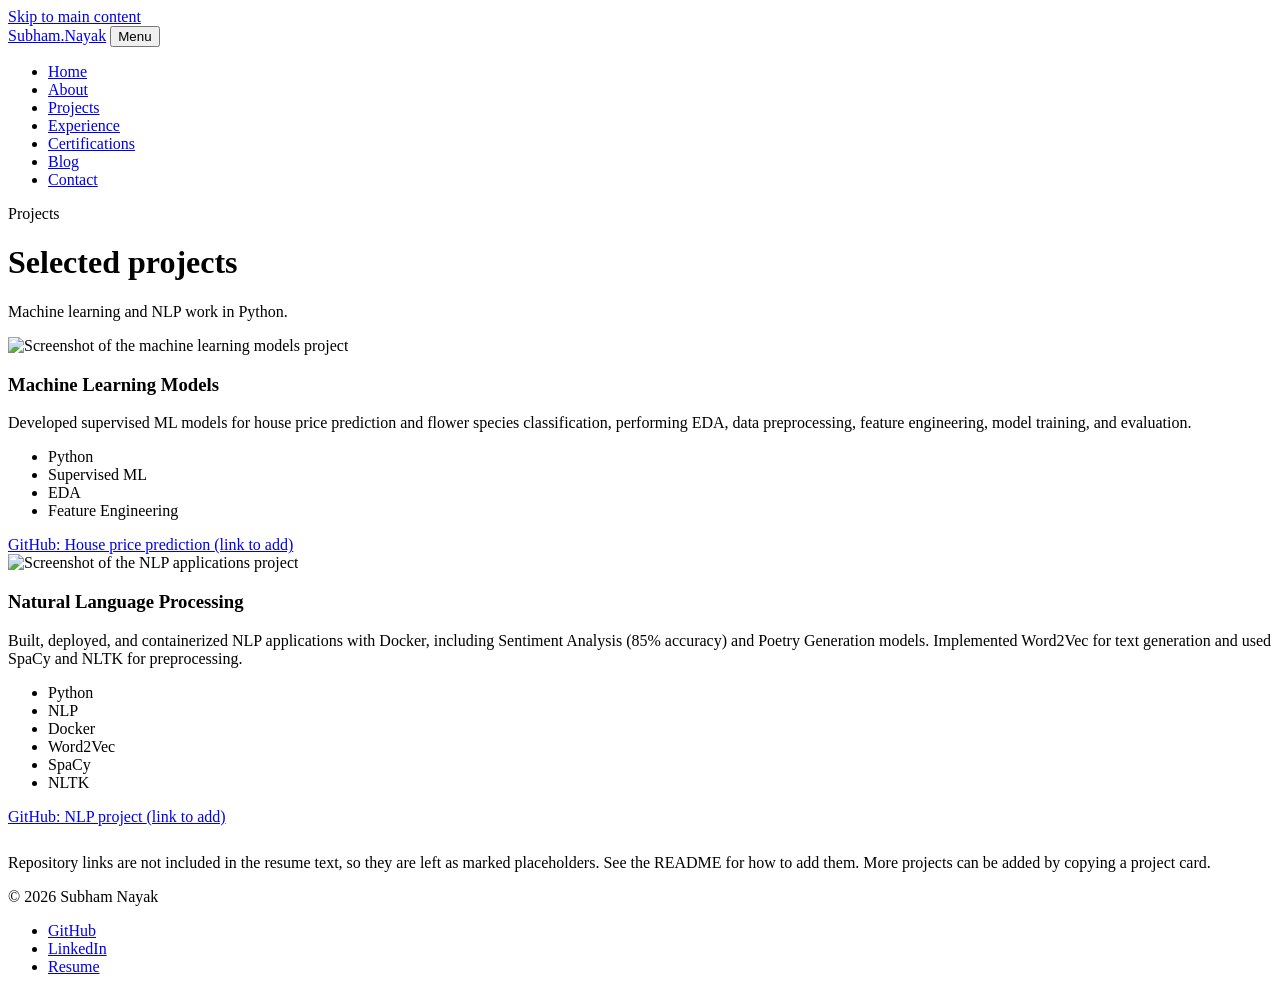
==== projects.html @ f4e37d69 "Add files via upload" ====
<!DOCTYPE html>
<html lang="en">
<head>
  <meta charset="utf-8">
  <meta name="viewport" content="width=device-width, initial-scale=1">
  <title>Projects — Subham Nayak</title>
  <meta name="description" content="Machine learning and NLP projects by Subham Nayak.">
  <link rel="preconnect" href="https://fonts.googleapis.com">
  <link rel="preconnect" href="https://fonts.gstatic.com" crossorigin>
  <link rel="stylesheet" href="https://fonts.googleapis.com/css2?family=Bricolage+Grotesque:opsz,wght@12..96,500..800&family=JetBrains+Mono:wght@400;500&family=Manrope:wght@400..800&display=swap">
  <link rel="stylesheet" href="css/styles.css">
  <script>document.documentElement.classList.add("js");</script>
</head>
<body>
  <a class="skip-link" href="#main">Skip to main content</a>

  <header class="site-header">
    <div class="container nav">
      <a class="brand" href="index.html">Subham<span>.</span>Nayak</a>
      <button class="nav-toggle" aria-expanded="false" aria-controls="nav-links">Menu</button>
      <nav aria-label="Main">
        <ul class="nav-links" id="nav-links">
          <li><a href="index.html">Home</a></li>
          <li><a href="about.html">About</a></li>
          <li><a href="projects.html" aria-current="page">Projects</a></li>
          <li><a href="experience.html">Experience</a></li>
          <li><a href="certifications.html">Certifications</a></li>
          <li><a href="blog.html">Blog</a></li>
          <li><a href="contact.html">Contact</a></li>
        </ul>
      </nav>
    </div>
  </header>

  <main id="main">
    <div class="page-head">
      <div class="container">
        <span class="eyebrow">Projects</span>
        <h1>Selected projects</h1>
        <p>Machine learning and NLP work in Python.</p>
      </div>
    </div>

    <section>
      <div class="container grid grid-2">

        <!-- ===== PROJECT CARD 1 (copy this whole <article> to add a project) ===== -->
        <article class="card reveal">
          <div class="shot">
            <!-- Add a screenshot at assets/projects/ml-models.png (or change the file name below) -->
            <img src="assets/projects/ml-models.png" alt="Screenshot of the machine learning models project" data-fallback="shot" data-file="assets/projects/ml-models.png">
          </div>
          <h3>Machine Learning Models</h3>
          <p>Developed supervised ML models for house price prediction and flower species classification, performing EDA, data preprocessing, feature engineering, model training, and evaluation.</p>
          <ul class="chips" aria-label="Technologies">
            <li>Python</li><li>Supervised ML</li><li>EDA</li><li>Feature Engineering</li>
          </ul>
          <div class="btn-row">
            <!-- TODO: replace # with the real GitHub URL of your house price prediction repository -->
            <a class="btn btn-outline" href="#" aria-disabled="true" title="Add your repository URL in projects.html">GitHub: House price prediction <span class="todo">(link to add)</span></a>
          </div>
        </article>

        <!-- ===== PROJECT CARD 2 ===== -->
        <article class="card reveal">
          <div class="shot">
            <img src="assets/projects/nlp.png" alt="Screenshot of the NLP applications project" data-fallback="shot" data-file="assets/projects/nlp.png">
          </div>
          <h3>Natural Language Processing</h3>
          <p>Built, deployed, and containerized NLP applications with Docker, including Sentiment Analysis (85% accuracy) and Poetry Generation models. Implemented Word2Vec for text generation and used SpaCy and NLTK for preprocessing.</p>
          <ul class="chips" aria-label="Technologies">
            <li>Python</li><li>NLP</li><li>Docker</li><li>Word2Vec</li><li>SpaCy</li><li>NLTK</li>
          </ul>
          <div class="btn-row">
            <!-- TODO: replace # with the real GitHub URL of your NLP project repository -->
            <a class="btn btn-outline" href="#" aria-disabled="true" title="Add your repository URL in projects.html">GitHub: NLP project <span class="todo">(link to add)</span></a>
          </div>
        </article>

      </div>
      <div class="container" style="margin-top:28px">
        <p class="notice">Repository links are not included in the resume text, so they are left as marked placeholders. See the README for how to add them. More projects can be added by copying a project card.</p>
      </div>
    </section>
  </main>

  <footer class="site-footer">
    <div class="container footer-inner">
      <span>© <span data-year>2026</span> Subham Nayak</span>
      <ul>
        <li><a href="https://github.com/Subhamnayak20" target="_blank" rel="noopener">GitHub</a></li>
        <li><a href="https://www.linkedin.com/in/subham-nayak-2ba433291" target="_blank" rel="noopener">LinkedIn</a></li>
        <li><a href="experience.html#resume">Resume</a></li>
      </ul>
    </div>
  </footer>
  <script src="js/main.js"></script>
</body>
</html>
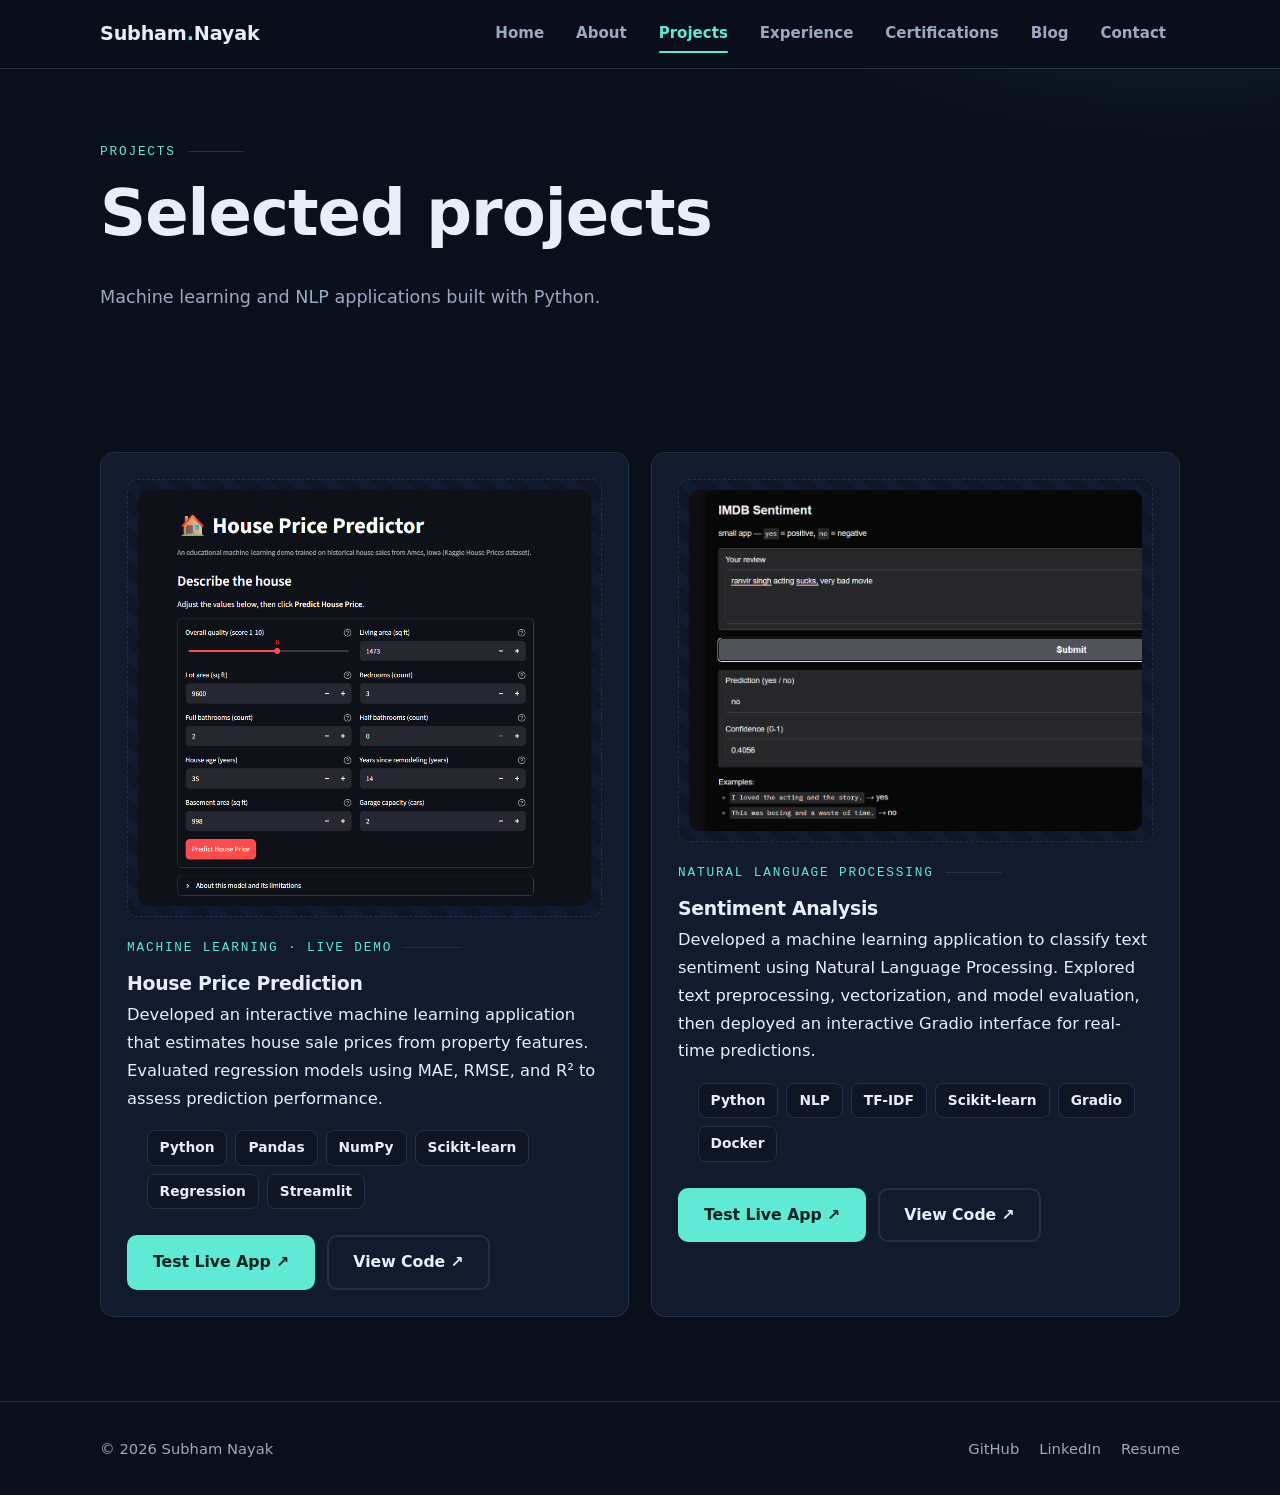
==== commit 92634134: "added project 2" ====
--- a/projects.html
+++ b/projects.html
@@ -5,12 +5,14 @@
   <meta name="viewport" content="width=device-width, initial-scale=1">
   <title>Projects — Subham Nayak</title>
   <meta name="description" content="Machine learning and NLP projects by Subham Nayak.">
+
   <link rel="preconnect" href="https://fonts.googleapis.com">
   <link rel="preconnect" href="https://fonts.gstatic.com" crossorigin>
   <link rel="stylesheet" href="https://fonts.googleapis.com/css2?family=Bricolage+Grotesque:opsz,wght@12..96,500..800&family=JetBrains+Mono:wght@400;500&family=Manrope:wght@400..800&display=swap">
   <link rel="stylesheet" href="css/styles.css">
   <script>document.documentElement.classList.add("js");</script>
 </head>
+
 <body>
   <a class="skip-link" href="#main">Skip to main content</a>
 
@@ -18,6 +20,7 @@
     <div class="container nav">
       <a class="brand" href="index.html">Subham<span>.</span>Nayak</a>
       <button class="nav-toggle" aria-expanded="false" aria-controls="nav-links">Menu</button>
+
       <nav aria-label="Main">
         <ul class="nav-links" id="nav-links">
           <li><a href="index.html">Home</a></li>
@@ -37,49 +40,109 @@
       <div class="container">
         <span class="eyebrow">Projects</span>
         <h1>Selected projects</h1>
-        <p>Machine learning and NLP work in Python.</p>
+        <p>Machine learning and NLP applications built with Python.</p>
       </div>
     </div>
 
     <section>
       <div class="container grid grid-2">
 
-        <!-- ===== PROJECT CARD 1 (copy this whole <article> to add a project) ===== -->
+        <!-- PROJECT 1: HOUSE PRICE PREDICTION -->
         <article class="card reveal">
           <div class="shot">
-            <!-- Add a screenshot at assets/projects/ml-models.png (or change the file name below) -->
-            <img src="assets/projects/ml-models.png" alt="Screenshot of the machine learning models project" data-fallback="shot" data-file="assets/projects/ml-models.png">
+            <img
+              src="assets/projects/house/house-price-prediction.png"
+              alt="House Price Prediction machine learning application"
+              data-fallback="shot"
+              data-file="assets/projects/house-price-prediction.png">
           </div>
-          <h3>Machine Learning Models</h3>
-          <p>Developed supervised ML models for house price prediction and flower species classification, performing EDA, data preprocessing, feature engineering, model training, and evaluation.</p>
+
+          <span class="eyebrow">Machine Learning · Live Demo</span>
+          <h3>House Price Prediction</h3>
+
+          <p>
+            Developed an interactive machine learning application that estimates
+            house sale prices from property features. Evaluated regression models
+            using MAE, RMSE, and R² to assess prediction performance.
+          </p>
+
           <ul class="chips" aria-label="Technologies">
-            <li>Python</li><li>Supervised ML</li><li>EDA</li><li>Feature Engineering</li>
+            <li>Python</li>
+            <li>Pandas</li>
+            <li>NumPy</li>
+            <li>Scikit-learn</li>
+            <li>Regression</li>
+            <li>Streamlit</li>
           </ul>
+
           <div class="btn-row">
-            <!-- TODO: replace # with the real GitHub URL of your house price prediction repository -->
-            <a class="btn btn-outline" href="#" aria-disabled="true" title="Add your repository URL in projects.html">GitHub: House price prediction <span class="todo">(link to add)</span></a>
+            <a
+              class="btn btn-primary"
+              href="https://housepredictionmldl.streamlit.app/"
+              target="_blank"
+              rel="noopener noreferrer">
+              Test Live App ↗
+            </a>
+
+            <a
+              class="btn btn-outline"
+              href="https://github.com/Subhamnayak20/house_prediction"
+              target="_blank"
+              rel="noopener noreferrer">
+              View Code ↗
+            </a>
           </div>
         </article>
 
-        <!-- ===== PROJECT CARD 2 ===== -->
-        <article class="card reveal">
-          <div class="shot">
-            <img src="assets/projects/nlp.png" alt="Screenshot of the NLP applications project" data-fallback="shot" data-file="assets/projects/nlp.png">
-          </div>
-          <h3>Natural Language Processing</h3>
-          <p>Built, deployed, and containerized NLP applications with Docker, including Sentiment Analysis (85% accuracy) and Poetry Generation models. Implemented Word2Vec for text generation and used SpaCy and NLTK for preprocessing.</p>
-          <ul class="chips" aria-label="Technologies">
-            <li>Python</li><li>NLP</li><li>Docker</li><li>Word2Vec</li><li>SpaCy</li><li>NLTK</li>
-          </ul>
-          <div class="btn-row">
-            <!-- TODO: replace # with the real GitHub URL of your NLP project repository -->
-            <a class="btn btn-outline" href="#" aria-disabled="true" title="Add your repository URL in projects.html">GitHub: NLP project <span class="todo">(link to add)</span></a>
-          </div>
-        </article>
 
-      </div>
-      <div class="container" style="margin-top:28px">
-        <p class="notice">Repository links are not included in the resume text, so they are left as marked placeholders. See the README for how to add them. More projects can be added by copying a project card.</p>
+        <!-- PROJECT: SENTIMENT ANALYSIS -->
+<article class="card reveal">
+  <div class="shot">
+    <img
+      src="assets/projects/nlp/sentiment-analysis.png"
+      alt="Sentiment Analysis application"
+      data-fallback="shot"
+      data-file="assets/projects/sentiment-analysis.png">
+  </div>
+
+  <span class="eyebrow">Natural Language Processing</span>
+  <h3>Sentiment Analysis</h3>
+
+  <p>
+    Developed a machine learning application to classify text sentiment
+    using Natural Language Processing. Explored text preprocessing,
+    vectorization, and model evaluation, then deployed an interactive
+    Gradio interface for real-time predictions.
+  </p>
+
+  <ul class="chips" aria-label="Technologies">
+    <li>Python</li>
+    <li>NLP</li>
+    <li>TF-IDF</li>
+    <li>Scikit-learn</li>
+    <li>Gradio</li>
+    <li>Docker</li>
+  </ul>
+
+  <div class="btn-row">
+    <a
+      class="btn btn-primary"
+      href="https://natural-language-processing-lz3a.onrender.com/"
+      target="_blank"
+      rel="noopener noreferrer">
+      Test Live App ↗
+    </a>
+
+    <a
+      class="btn btn-outline"
+      href="https://github.com/Subhamnayak20/natural-language-processing/tree/main/project/sentiment_analysis"
+      target="_blank"
+      rel="noopener noreferrer">
+      View Code ↗
+    </a>
+  </div>
+</article>
+
       </div>
     </section>
   </main>
@@ -88,12 +151,20 @@
     <div class="container footer-inner">
       <span>© <span data-year>2026</span> Subham Nayak</span>
       <ul>
-        <li><a href="https://github.com/Subhamnayak20" target="_blank" rel="noopener">GitHub</a></li>
-        <li><a href="https://www.linkedin.com/in/subham-nayak-2ba433291" target="_blank" rel="noopener">LinkedIn</a></li>
+        <li>
+          <a href="https://github.com/Subhamnayak20"
+             target="_blank" rel="noopener noreferrer">GitHub</a>
+        </li>
+        <li>
+          <a href="https://www.linkedin.com/in/subham-nayak-2ba433291"
+             target="_blank" rel="noopener noreferrer">LinkedIn</a>
+        </li>
         <li><a href="experience.html#resume">Resume</a></li>
       </ul>
     </div>
   </footer>
+
   <script src="js/main.js"></script>
 </body>
-</html>
+
+</html>
--- a/css/styles.css
+++ b/css/styles.css
@@ -0,0 +1,432 @@
+/* ==========================================================
+   Subham Nayak — Portfolio styles
+   Edit colours, fonts and spacing in the :root block below.
+   Sections: 1 tokens · 2 base · 3 header/nav · 4 buttons · 5 hero
+            6 layout & cards · 7 certificates · 8 resume viewer
+            9 timeline · 10 contact · 11 footer · 12 animation · 13 responsive · 14 blog
+   ========================================================== */
+
+/* 1. Design tokens ---------------------------------------- */
+:root {
+  color-scheme: dark;
+  --bg: #0a0f1c;
+  --bg-soft: #0e1525;
+  --card: #121a2d;
+  --card-hover: #162036;
+  --border: #223049;
+  --text: #e8edf7;
+  --muted: #9aa8c2;
+  --accent: #5eead4;
+  --accent-strong: #2dd4bf;
+  --accent-ink: #04201c;
+  --warn: #fbbf24;
+  --radius: 14px;
+  --shadow: 0 12px 32px rgba(0, 0, 0, .38);
+  --font-body: "Manrope", system-ui, -apple-system, "Segoe UI", Roboto, Arial, sans-serif;
+  --font-display: "Bricolage Grotesque", "Manrope", system-ui, -apple-system, "Segoe UI", Arial, sans-serif;
+  --mono: "JetBrains Mono", ui-monospace, SFMono-Regular, Menlo, Consolas, monospace;
+  --max: 1080px;
+  --header-h: 68px;
+  --ease: cubic-bezier(.22, .61, .36, 1);
+}
+
+/* 2. Base -------------------------------------------------- */
+*, *::before, *::after { box-sizing: border-box; }
+html { scroll-behavior: smooth; scroll-padding-top: calc(var(--header-h) + 16px); }
+body {
+  margin: 0;
+  font-family: var(--font-body);
+  font-size: 1.02rem;
+  background: var(--bg);
+  color: var(--text);
+  line-height: 1.7;
+  -webkit-font-smoothing: antialiased;
+}
+img { max-width: 100%; display: block; }
+a { color: var(--accent); text-underline-offset: 3px; transition: color .2s var(--ease); }
+a:hover { color: #99f6e4; }
+:focus-visible { outline: 3px solid var(--accent); outline-offset: 3px; border-radius: 6px; }
+
+.skip-link {
+  position: absolute; left: 12px; top: -64px; z-index: 100;
+  background: var(--accent); color: var(--accent-ink);
+  padding: 10px 16px; border-radius: 8px; font-weight: 700;
+}
+.skip-link:focus { top: 12px; }
+
+.container { width: min(var(--max), 100% - 40px); margin-inline: auto; }
+section { padding: 84px 0; }
+.section-alt { background: var(--bg-soft); border-block: 1px solid var(--border); }
+
+h1, h2, h3 { font-family: var(--font-display); line-height: 1.15; margin: 0 0 .5em; letter-spacing: -.015em; text-wrap: balance; }
+h1 { font-size: clamp(2.4rem, 5.4vw, 4rem); font-weight: 700; }
+h2 { font-size: clamp(1.7rem, 3.2vw, 2.4rem); font-weight: 650; }
+h3 { font-size: 1.18rem; font-weight: 650; }
+p { margin: 0 0 1.1em; }
+.muted { color: var(--muted); }
+.accent { color: var(--accent); }
+
+.eyebrow {
+  display: flex; align-items: center; gap: 12px; margin-bottom: .9rem;
+  font-family: var(--mono); font-size: .8rem; letter-spacing: .14em; text-transform: uppercase; color: var(--accent);
+}
+.eyebrow::after { content: ""; height: 1px; width: 56px; background: var(--border); }
+.section-head { margin-bottom: 40px; max-width: 680px; }
+
+/* 3. Header & navigation ---------------------------------- */
+.site-header {
+  position: sticky; top: 0; z-index: 50;
+  background: rgba(10, 15, 28, .9);
+  backdrop-filter: blur(10px);
+  border-bottom: 1px solid var(--border);
+}
+.nav { display: flex; align-items: center; justify-content: space-between; min-height: var(--header-h); gap: 16px; }
+.brand { font-family: var(--font-display); font-weight: 700; font-size: 1.2rem; color: var(--text); text-decoration: none; letter-spacing: -.01em; }
+.brand span { color: var(--accent); }
+.nav-links { display: flex; gap: 4px; list-style: none; margin: 0; padding: 0; flex-wrap: wrap; }
+.nav-links a {
+  position: relative; display: block; padding: 10px 14px;
+  color: var(--muted); text-decoration: none; font-weight: 600; font-size: .94rem;
+  transition: color .2s var(--ease);
+}
+/* animated underline: grows on hover/focus, stays on the current page */
+.nav-links a::after {
+  content: ""; position: absolute; left: 14px; right: 14px; bottom: 4px; height: 2px;
+  background: var(--accent); border-radius: 2px;
+  transform: scaleX(0); transform-origin: left; transition: transform .3s var(--ease);
+}
+.nav-links a:hover, .nav-links a:focus-visible { color: var(--text); }
+.nav-links a:hover::after, .nav-links a:focus-visible::after { transform: scaleX(1); }
+.nav-links a[aria-current="page"] { color: var(--accent); }
+.nav-links a[aria-current="page"]::after { transform: scaleX(1); }
+
+.nav-toggle {
+  display: none; background: var(--card); color: var(--text);
+  border: 1px solid var(--border); border-radius: 10px;
+  padding: 8px 16px; font: inherit; font-weight: 700; cursor: pointer;
+  transition: border-color .2s var(--ease);
+}
+.nav-toggle:hover { border-color: var(--accent); }
+
+/* 4. Buttons ---------------------------------------------- */
+.btn {
+  display: inline-flex; align-items: center; justify-content: center; gap: 8px;
+  padding: 12px 24px; border-radius: 10px; font-weight: 700; font-size: .98rem;
+  text-decoration: none; border: 2px solid transparent; cursor: pointer; font-family: inherit;
+  transition: transform .2s var(--ease), background-color .2s var(--ease), border-color .2s var(--ease), color .2s var(--ease), box-shadow .2s var(--ease);
+}
+.btn:hover { transform: translateY(-2px); }
+.btn:active { transform: translateY(0); }
+.btn-primary { background: var(--accent); color: var(--accent-ink); }
+.btn-primary:hover { background: #99f6e4; color: var(--accent-ink); box-shadow: 0 8px 22px rgba(94, 234, 212, .22); }
+.btn-outline { border-color: var(--border); color: var(--text); background: transparent; }
+.btn-outline:hover { border-color: var(--accent); color: var(--accent); }
+.btn-lg { padding: 15px 34px; font-size: 1.05rem; }
+.btn[aria-disabled="true"] { opacity: .6; cursor: not-allowed; }
+.btn[aria-disabled="true"]:hover { transform: none; box-shadow: none; }
+.btn-row { display: flex; flex-wrap: wrap; gap: 12px; margin-top: 26px; }
+.btn-row.center { justify-content: center; }
+
+/* 5. Hero -------------------------------------------------- */
+.hero {
+  padding: 88px 0 72px;
+  background: radial-gradient(760px 340px at 88% -8%, rgba(94, 234, 212, .09), transparent 65%);
+}
+.hero-grid { display: grid; grid-template-columns: 1.4fr 1fr; gap: 56px; align-items: center; }
+.hero .lead { font-size: 1.16rem; color: var(--muted); max-width: 56ch; }
+.tag-row { display: flex; flex-wrap: wrap; gap: 8px; margin: 20px 0 0; padding: 0; list-style: none; }
+.tag {
+  font-family: var(--mono); font-size: .8rem; padding: 5px 12px; border-radius: 8px;
+  background: var(--card); color: var(--text); border: 1px solid var(--border);
+}
+.social-row { display: flex; gap: 20px; margin-top: 24px; flex-wrap: wrap; }
+.social-row a { color: var(--muted); font-weight: 600; text-decoration: none; }
+.social-row a:hover { color: var(--accent); }
+
+.photo-wrap {
+  justify-self: center; width: min(320px, 80%); aspect-ratio: 1 / 1; border-radius: 50%;
+  padding: 7px; border: 2px solid var(--accent); box-shadow: 16px 16px 0 rgba(94, 234, 212, .08), var(--shadow);
+}
+.photo-wrap img, .photo-placeholder {
+  width: 100%; height: 100%; border-radius: 50%; object-fit: cover; object-position: center 20%; background: var(--card);
+}
+.photo-placeholder { display: grid; place-items: center; text-align: center; padding: 24px; color: var(--muted); font-size: .9rem; }
+
+/* 6. Layout & cards --------------------------------------- */
+.grid { display: grid; gap: 22px; }
+.grid-2 { grid-template-columns: repeat(2, minmax(0, 1fr)); }
+.grid-3 { grid-template-columns: repeat(3, minmax(0, 1fr)); }
+.card {
+  background: var(--card); border: 1px solid var(--border); border-radius: var(--radius); padding: 26px;
+  transition: transform .3s var(--ease), border-color .3s var(--ease), background-color .3s var(--ease), box-shadow .3s var(--ease);
+}
+.card:hover { transform: translateY(-4px); border-color: var(--accent-strong); background: var(--card-hover); box-shadow: var(--shadow); }
+.card h3 { margin-bottom: .35em; }
+.card ul { margin: 10px 0 0; padding-left: 1.2em; }
+.card li { margin-bottom: 6px; }
+.meta { font-family: var(--mono); font-size: .8rem; color: var(--muted); }
+
+.chips { display: flex; flex-wrap: wrap; gap: 8px; list-style: none; margin: 14px 0 0; padding: 0; }
+.chips li {
+  margin: 0; padding: 5px 12px; border-radius: 8px; font-size: .86rem; font-weight: 600;
+  background: var(--bg-soft); border: 1px solid var(--border); color: var(--text);
+}
+
+/* About block on the home page */
+.about-text { font-size: 1.08rem; }
+.about-text p { color: #c9d3e6; max-width: 62ch; }
+.about-text p:first-of-type { color: var(--text); font-size: 1.2rem; }
+
+.media-frame {
+  aspect-ratio: 16 / 9; max-width: 100%; border-radius: var(--radius); overflow: hidden;
+  background: var(--card); border: 1px dashed var(--border); display: grid; place-items: center;
+}
+.media-frame video, .media-frame iframe { width: 100%; height: 100%; border: 0; background: #000; }
+.placeholder-box { text-align: center; padding: 24px; color: var(--muted); max-width: 46ch; }
+.placeholder-box strong { color: var(--text); display: block; margin-bottom: 6px; }
+.shot {
+  aspect-ratio: 16 / 9; max-width: 100%; border-radius: 10px; margin-bottom: 20px;
+  background: repeating-linear-gradient(45deg, #0e1628, #0e1628 12px, #101a30 12px, #101a30 24px);
+  border: 1px dashed var(--border); display: grid; place-items: center;
+  color: var(--muted); font-size: .85rem; text-align: center; padding: 10px;
+}
+.shot img { width: 100%; height: 100%; object-fit: cover; border-radius: 10px; }
+
+/* 7. Certificates ----------------------------------------- */
+.cert-card { display: flex; flex-direction: column; gap: 18px; padding: 24px; }
+.cert-card h3 { margin: 0; font-size: 1.3rem; }
+.cert-img {
+  aspect-ratio: 4 / 3; max-width: 100%; border-radius: 10px; overflow: hidden;
+  background: #fff; border: 1px solid var(--border); display: grid; place-items: center;
+}
+.cert-img img { width: 100%; height: 100%; object-fit: contain; }
+.cert-img.is-missing {
+  background: repeating-linear-gradient(45deg, #0e1628, #0e1628 12px, #101a30 12px, #101a30 24px);
+  border-style: dashed; color: var(--muted); text-align: center; padding: 16px; font-size: .9rem;
+}
+.cert-img.is-missing code { color: var(--text); font-family: var(--mono); font-size: .82rem; word-break: break-all; }
+.cert-skills h4 { margin: 0; font-size: .78rem; font-family: var(--mono); letter-spacing: .12em; text-transform: uppercase; color: var(--muted); font-weight: 500; }
+.cert-skills .chips { margin-top: 10px; }
+.cert-card .btn { margin-top: auto; width: 100%; }
+
+/* 8. Resume viewer ---------------------------------------- */
+.pdf-viewer {
+  width: 100%; height: clamp(520px, 82vh, 920px); max-width: 100%;
+  border: 1px solid var(--border); border-radius: var(--radius); overflow: hidden; background: #1a2338; box-shadow: var(--shadow);
+}
+.pdf-viewer object { width: 100%; height: 100%; display: block; }
+.pdf-fallback { padding: 40px 24px; text-align: center; color: var(--muted); }
+.pdf-fallback .btn-row { justify-content: center; }
+.resume-actions { margin-top: 26px; text-align: center; }
+.resume-actions .notice { display: inline-block; margin: 18px 0 0; text-align: left; }
+
+/* 9. Timeline ---------------------------------------------- */
+.timeline { list-style: none; margin: 0; padding: 0 0 0 30px; border-left: 2px solid var(--border); }
+.timeline > li { position: relative; margin-bottom: 26px; }
+.timeline > li::before {
+  content: ""; position: absolute; left: -39px; top: 10px; width: 16px; height: 16px; border-radius: 50%;
+  background: var(--accent); border: 3px solid var(--bg); box-shadow: 0 0 0 2px var(--accent);
+}
+.timeline-top { display: flex; justify-content: space-between; flex-wrap: wrap; gap: 6px 16px; }
+
+/* Inner page header */
+.page-head { padding: 72px 0 36px; background: radial-gradient(640px 260px at 92% -30%, rgba(94, 234, 212, .08), transparent 65%); }
+.page-head p { color: var(--muted); max-width: 62ch; font-size: 1.1rem; }
+
+/* 10. Contact ---------------------------------------------- */
+.contact-list { list-style: none; margin: 0; padding: 0; display: grid; gap: 14px; }
+.contact-list li { display: flex; gap: 14px; align-items: baseline; margin: 0; }
+.contact-list .label { min-width: 84px; color: var(--muted); font-family: var(--mono); font-size: .82rem; }
+form { display: grid; gap: 16px; }
+label { font-weight: 600; display: block; margin-bottom: 6px; }
+input, textarea {
+  width: 100%; padding: 12px 14px; border-radius: 10px; font: inherit;
+  background: var(--bg-soft); color: var(--text); border: 1px solid var(--border);
+  transition: border-color .2s var(--ease);
+}
+input:focus, textarea:focus { border-color: var(--accent); outline: 3px solid rgba(94, 234, 212, .3); outline-offset: 0; }
+textarea { min-height: 150px; resize: vertical; }
+.notice {
+  font-size: .9rem; color: var(--muted); border-left: 3px solid var(--accent-strong);
+  padding: 8px 14px; background: rgba(94, 234, 212, .06); border-radius: 0 8px 8px 0;
+}
+.todo { color: var(--warn); font-weight: 700; }
+
+/* 11. Footer ----------------------------------------------- */
+.site-footer { border-top: 1px solid var(--border); padding: 34px 0; color: var(--muted); font-size: .92rem; }
+.footer-inner { display: flex; justify-content: space-between; flex-wrap: wrap; gap: 14px; }
+.footer-inner ul { display: flex; gap: 20px; list-style: none; margin: 0; padding: 0; flex-wrap: wrap; }
+.footer-inner a { color: var(--muted); text-decoration: none; }
+.footer-inner a:hover { color: var(--accent); }
+
+/* 12. Animation --------------------------------------------
+   Content is only hidden before it scrolls into view when JavaScript
+   is running (the "js" class is added in each page's <head>), so the
+   site stays fully readable if scripts fail or are disabled. */
+.js .reveal { opacity: 0; transform: translateY(20px); transition: opacity .6s var(--ease), transform .6s var(--ease); }
+.js .reveal.visible { opacity: 1; transform: none; }
+.grid > .reveal:nth-child(2), .timeline > .reveal:nth-child(2) { transition-delay: .08s; }
+.grid > .reveal:nth-child(3), .timeline > .reveal:nth-child(3) { transition-delay: .16s; }
+.grid > .reveal:nth-child(4) { transition-delay: .24s; }
+/* cards keep their quick hover response once revealed */
+.js .card.reveal.visible { transition: opacity .6s var(--ease), transform .3s var(--ease), border-color .3s var(--ease), background-color .3s var(--ease), box-shadow .3s var(--ease); }
+
+/* Hero entrance (plays once on load) */
+@keyframes fade-up { from { opacity: 0; transform: translateY(18px); } to { opacity: 1; transform: none; } }
+@keyframes photo-in { from { opacity: 0; transform: scale(.94); } to { opacity: 1; transform: none; } }
+.hero-anim > * { animation: fade-up .8s var(--ease) both; }
+.hero-anim > *:nth-child(1) { animation-delay: .05s; }
+.hero-anim > *:nth-child(2) { animation-delay: .15s; }
+.hero-anim > *:nth-child(3) { animation-delay: .25s; }
+.hero-anim > *:nth-child(4) { animation-delay: .35s; }
+.hero-anim > *:nth-child(5) { animation-delay: .45s; }
+.hero-anim > *:nth-child(6) { animation-delay: .55s; }
+.hero .photo-wrap { animation: photo-in .9s var(--ease) .2s both; }
+
+/* 13. Responsive ------------------------------------------- */
+@media (max-width: 860px) {
+  .hero-grid { grid-template-columns: 1fr; gap: 36px; }
+  .photo-wrap { order: -1; width: min(220px, 60%); justify-self: start; box-shadow: var(--shadow); }
+  .grid-3 { grid-template-columns: repeat(2, minmax(0, 1fr)); }
+}
+@media (max-width: 760px) {
+  section { padding: 56px 0; }
+  .hero { padding: 56px 0 48px; }
+  .grid-2, .grid-3 { grid-template-columns: minmax(0, 1fr); }
+  .contact-list li { flex-direction: column; gap: 2px; }
+  .pdf-viewer { height: clamp(460px, 74vh, 700px); }
+}
+
+/* 14. Blog -------------------------------------------------
+   Listing page (filters, search, cards) and the article layout. */
+.blog-tools { display: grid; gap: 18px; margin-bottom: 26px; }
+.blog-tools[hidden] { display: none; }
+.search-field { max-width: 460px; }
+.search-field label { font-family: var(--mono); font-size: .78rem; letter-spacing: .12em; text-transform: uppercase; color: var(--muted); font-weight: 500; }
+.filter-row { display: flex; flex-wrap: wrap; gap: 8px; }
+.filter-btn {
+  font: inherit; font-size: .88rem; font-weight: 600; padding: 7px 15px; border-radius: 999px; cursor: pointer;
+  border: 1px solid var(--border); background: transparent; color: var(--muted);
+  transition: color .2s var(--ease), border-color .2s var(--ease), background-color .2s var(--ease);
+}
+.filter-btn:hover { color: var(--text); border-color: var(--accent-strong); }
+.filter-btn[aria-pressed="true"] { background: var(--accent); border-color: var(--accent); color: var(--accent-ink); }
+.result-count { font-family: var(--mono); font-size: .8rem; color: var(--muted); margin: 0; }
+
+.card .cat-tags { margin: 0; padding: 0; }
+.card .cat-tags li { margin: 0; }
+.blog-card { display: flex; flex-direction: column; gap: 12px; }
+.blog-card[hidden] { display: none; }
+.blog-card h3 { margin: 0; font-size: 1.22rem; }
+.blog-card .blog-desc { margin: 0; color: var(--muted); font-size: .96rem; }
+.blog-card .meta { margin: 0; }
+.read-link { margin-top: auto; font-weight: 700; text-decoration: none; display: inline-flex; gap: 6px; align-items: center; }
+.read-link span { transition: transform .2s var(--ease); }
+.read-link:hover span, .read-link:focus-visible span { transform: translateX(4px); }
+
+.cat-tags { display: flex; flex-wrap: wrap; gap: 6px; list-style: none; margin: 0; padding: 0; }
+.cat-tags li {
+  margin: 0; font-family: var(--mono); font-size: .72rem; letter-spacing: .06em; text-transform: uppercase;
+  padding: 3px 9px; border-radius: 6px; color: var(--accent); border: 1px solid rgba(94, 234, 212, .35); background: rgba(94, 234, 212, .06);
+}
+.badge-draft {
+  display: inline-block; font-family: var(--mono); font-size: .72rem; letter-spacing: .08em; text-transform: uppercase;
+  padding: 2px 9px; border-radius: 6px; color: var(--warn); border: 1px solid rgba(251, 191, 36, .45); background: rgba(251, 191, 36, .08);
+}
+.empty-state { text-align: center; padding: 52px 20px; border: 1px dashed var(--border); border-radius: var(--radius); color: var(--muted); }
+.empty-state[hidden] { display: none; }
+.empty-state h3 { color: var(--text); }
+
+/* Article layout */
+.article-wrap { width: min(780px, 100% - 40px); margin-inline: auto; }
+.article-head { padding: 56px 0 8px; background: radial-gradient(640px 260px at 92% -30%, rgba(94, 234, 212, .08), transparent 65%); }
+.article-head .cat-tags { margin: 18px 0 14px; }
+.article-head h1 { font-size: clamp(2rem, 4.6vw, 3rem); }
+.article-intro { font-size: 1.16rem; color: var(--muted); max-width: 62ch; }
+.article-head .meta { display: flex; flex-wrap: wrap; gap: 6px 14px; align-items: center; }
+.back-link { display: inline-block; font-weight: 700; text-decoration: none; color: var(--muted); }
+.back-link:hover { color: var(--accent); }
+.article-body { padding: 24px 0 72px; }
+.article-body h2 { margin-top: 2.1em; font-size: 1.65rem; padding-top: .3em; }
+.article-body h3 { margin-top: 1.7em; }
+.article-body p, .article-body li { color: #cdd6e8; max-width: 68ch; }
+.article-body ul, .article-body ol { padding-left: 1.3em; margin: 0 0 1.2em; }
+.article-body li { margin-bottom: .45em; }
+.article-body strong { color: var(--text); }
+.article-body code {
+  font-family: var(--mono); font-size: .86em; padding: 2px 6px; border-radius: 6px;
+  background: var(--bg-soft); border: 1px solid var(--border); color: #bff7ee; overflow-wrap: anywhere;
+}
+.formula {
+  display: block; font-family: var(--mono); font-size: .98rem; padding: 12px 16px; margin: 0 0 1.2em;
+  background: var(--bg-soft); border: 1px solid var(--border); border-radius: 10px; overflow-x: auto; color: var(--text);
+}
+.code-block { margin: 1.4em 0 1.8em; }
+.code-lang { display: block; font-family: var(--mono); font-size: .72rem; letter-spacing: .12em; text-transform: uppercase; color: var(--muted); margin-bottom: 6px; }
+.article-body pre {
+  margin: 0; overflow-x: auto; padding: 18px 20px; border-radius: 12px; line-height: 1.65; font-size: .87rem;
+  background: #070c18; border: 1px solid var(--border); tab-size: 4;
+}
+.article-body pre code { background: none; border: 0; padding: 0; font-size: inherit; color: #dbe4f5; overflow-wrap: normal; }
+.tok-c { color: #8493b0; font-style: italic; }
+.tok-s { color: #fcd34d; }
+.tok-k { color: #93c5fd; font-weight: 600; }
+.tok-n { color: #f9a8d4; }
+.table-wrap { overflow-x: auto; margin: 1.4em 0 1.8em; border: 1px solid var(--border); border-radius: 12px; }
+.article-body table { width: 100%; min-width: 520px; border-collapse: collapse; font-size: .94rem; }
+.article-body th, .article-body td { text-align: left; padding: 11px 16px; border-bottom: 1px solid var(--border); vertical-align: top; }
+.article-body tr:last-child td { border-bottom: 0; }
+.article-body th { font-family: var(--mono); font-size: .75rem; letter-spacing: .08em; text-transform: uppercase; color: var(--muted); background: var(--bg-soft); font-weight: 500; }
+.article-body td { color: #cdd6e8; }
+.callout { margin: 1.6em 0; padding: 14px 18px; border-left: 3px solid var(--accent-strong); background: rgba(94, 234, 212, .06); border-radius: 0 10px 10px 0; }
+.callout p { margin: 0; }
+.callout p + p { margin-top: .6em; }
+.callout.draft { border-color: var(--warn); background: rgba(251, 191, 36, .07); }
+.figure { margin: 1.8em 0; }
+.figure svg { width: 100%; height: auto; display: block; }
+.figure figcaption { margin-top: 8px; font-size: .88rem; color: var(--muted); }
+.placeholder-fig {
+  aspect-ratio: 16 / 7; max-width: 100%; display: grid; place-items: center; text-align: center; padding: 16px; color: var(--muted); font-size: .92rem;
+  border: 1px dashed var(--border); border-radius: 12px; margin: 1.6em 0;
+  background: repeating-linear-gradient(45deg, #0e1628, #0e1628 12px, #101a30 12px, #101a30 24px);
+}
+.dg-box { fill: var(--card); stroke-width: 2; }
+.dg-title { fill: var(--text); font-family: var(--font-display); font-size: 20px; font-weight: 650; }
+.dg-text { fill: var(--muted); font-family: var(--font-body); font-size: 13.5px; }
+.dg-arrow { fill: var(--muted); }
+.related { margin-top: 3em; display: grid; gap: 14px; }
+.related h2 { margin: 0; font-size: 1.2rem; }
+.related-list { display: grid; gap: 12px; grid-template-columns: repeat(auto-fit, minmax(240px, 1fr)); list-style: none; padding: 0; margin: 0; }
+.related-list li { margin: 0; }
+.related-list a { display: block; height: 100%; padding: 16px 18px; border: 1px solid var(--border); border-radius: 12px; background: var(--card); text-decoration: none; color: var(--text); transition: border-color .25s var(--ease), transform .25s var(--ease); }
+.related-list a:hover, .related-list a:focus-visible { border-color: var(--accent-strong); transform: translateY(-3px); }
+.related-list strong { display: block; color: var(--accent); margin-bottom: 2px; }
+.related-list span { color: var(--muted); font-size: .92rem; }
+.article-foot { margin-top: 2.4em; padding-top: 1.4em; border-top: 1px solid var(--border); }
+
+/* Mobile navigation: seven links need the slide-down menu a little earlier */
+@media (max-width: 900px) {
+  .js .nav-toggle { display: inline-block; }
+  .js .nav-links {
+    position: absolute; left: 0; right: 0; top: 100%;
+    flex-direction: column; flex-wrap: nowrap; gap: 0; padding: 6px 20px 16px;
+    background: var(--bg); border-bottom: 1px solid var(--border);
+    opacity: 0; transform: translateY(-8px); visibility: hidden; pointer-events: none;
+    transition: opacity .25s var(--ease), transform .25s var(--ease), visibility 0s linear .25s;
+  }
+  .js .nav-links.open { opacity: 1; transform: none; visibility: visible; pointer-events: auto; transition-delay: 0s; }
+  .js .nav-links a { padding: 12px 4px; }
+  .js .nav-links a::after { left: 4px; right: auto; width: 36px; bottom: 6px; }
+}
+@media (max-width: 600px) {
+  .article-head { padding-top: 36px; }
+  .article-body pre { padding: 14px 14px; font-size: .82rem; }
+  .article-body h2 { font-size: 1.4rem; }
+}
+
+@media (prefers-reduced-motion: reduce) {
+  html { scroll-behavior: auto; }
+  *, *::before, *::after { animation: none !important; transition: none !important; }
+  .js .reveal { opacity: 1; transform: none; }
+  .btn:hover, .card:hover { transform: none; }
+}
